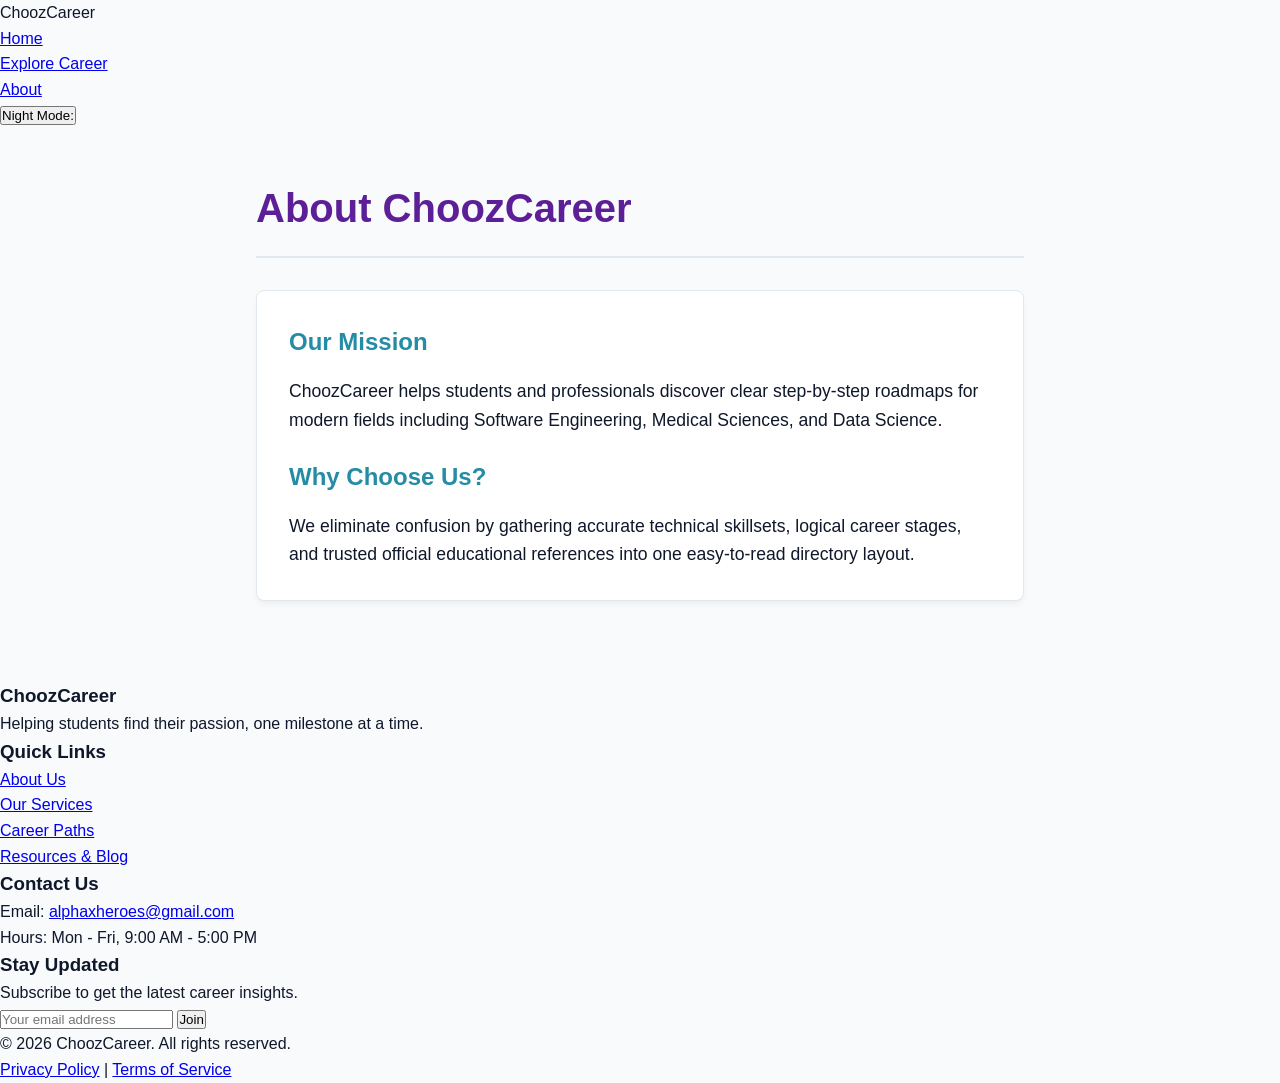
==== Pages/about.html @ 9ff568b5 "Initial Commit" ====
<!DOCTYPE html>
<html lang="en">

<head>
    <meta charset="UTF-8">
    <meta name="viewport" content="width=device-width, initial-scale=1.0">
    <title>ChoozCareer - About</title>
    <link rel="stylesheet" href="/ChoozCareer/Css/nav.css">
    <link rel="stylesheet" href="/ChoozCareer/Css/footer.css">
    <style>
        :root {
            --bg-color: #f8fafc;
            --text-color: #0f172a;
            --primary: #5d1f97;
            --accent: #248ca5;
            --card-bg: #ffffff;
            --border-color: #e2e8f0;
        }

        [data-theme="dark"] {
            --bg-color: #0f172a;
            --text-color: #f8fafc;
            --card-bg: #1e293b;
            --border-color: #334155;
            --accent: #0aee0a;
        }

        * {
            margin: 0;
            padding: 0;
            box-sizing: border-box;
            font-family: 'Segoe UI', Tahoma, Geneva, Verdana, sans-serif;
        }

        body {
            background-color: var(--bg-color);
            color: var(--text-color);
            line-height: 1.6;
            transition: background-color 0.3s ease, color 0.3s ease;
        }

        main {
            max-width: 800px;
            margin: 0 auto;
            padding: 3rem 1rem;
        }

        .about-header {
            border-bottom: 2px solid var(--border-color);
            padding-bottom: 1rem;
            margin-bottom: 2rem;
        }

        .about-header h1 {
            font-size: 2.5rem;
            color: var(--primary);
        }

        .about-content {
            background: var(--card-bg);
            border: 1px solid var(--border-color);
            padding: 2rem;
            border-radius: 8px;
            box-shadow: 0 4px 6px -1px rgba(0, 0, 0, 0.05);
            margin-bottom: 2rem;
            transition: background-color 0.3s ease, border-color 0.3s ease;
        }

        .about-content h2 {
            margin-bottom: 1rem;
            color: var(--accent);
            font-size: 1.5rem;
            transition: color 0.3s ease;
        }

        .about-content p {
            margin-bottom: 1.5rem;
            font-size: 1.1rem;
        }

        .about-content p:last-child {
            margin-bottom: 0;
        }

        .footer {
            text-align: center;
            padding: 2rem;
            color: #94a3b8;
            font-size: 0.9rem;
            border-top: 1px solid var(--border-color);
            margin-top: 4rem;
        }

        [data-theme="dark"] .theme-switch {
            background: var(--accent);
            border-color: var(--accent);
            color: #000000;
        }

        [data-theme="dark"] .theme-switch:hover {
            box-shadow: 0 4px 12px rgba(10, 238, 10, 0.3);
        }

        [data-theme="dark"] .switch-track {
            background-color: #2ecc71;
        }

        [data-theme="dark"] .switch-track::after {
            content: 'ON';
            color: #ffffff;
            left: 8px;
            right: unset;
        }

        [data-theme="dark"] .switch-knob {
            transform: translateX(26px);
        }
    </style>
</head>

<body>
    <header class="header">
        <div class="name">Chooz<span class="career">Career</span></div>
        <nav>
            <ul>
                <li><a href="/ChoozCareer/index.html">Home</a></li>
                <li><a href="explore.html">Explore Career</a></li>
                <li><a href="about.html">About</a></li>
                <li class="theme-toggle-item">
                    <button class="theme-switch" id="globalThemeBtn" onclick="toggleTheme()"
                        aria-label="Toggle Night Mode">
                        <span class="switch-label">Night Mode:</span>
                        <div class="switch-track">
                            <div class="switch-knob"></div>
                        </div>
                    </button>
                </li>
            </ul>
        </nav>
    </header>


    <main>
        <div class="about-header">
            <h1>About ChoozCareer</h1>
        </div>

        <div class="about-content">
            <h2>Our Mission</h2>
            <p>ChoozCareer helps students and professionals discover clear step-by-step roadmaps for modern fields
                including Software Engineering, Medical Sciences, and Data Science.</p>

            <h2>Why Choose Us?</h2>
            <p>We eliminate confusion by gathering accurate technical skillsets, logical career stages, and trusted
                official educational references into one easy-to-read directory layout.</p>
        </div>
    </main>

    <footer class="main-footer">
        <div class="footer-container">
            <div class="footer-section footer-brand">
                <h3>ChoozCareer</h3>
                <p>Helping students find their passion, one milestone at a time.</p>
            </div>

            <div class="footer-section footer-links">
                <h3>Quick Links</h3>
                <ul>
                    <li><a href="#about">About Us</a></li>
                    <li><a href="#services">Our Services</a></li>
                    <li><a href="#careers">Career Paths</a></li>
                    <li><a href="#blog">Resources & Blog</a></li>
                </ul>
            </div>

            <div class="footer-section contact-info" id="contact-info">
                <h3>Contact Us</h3>
                <p>Email: <a href="mailto:alphaxheroes@gmail.com">alphaxheroes@gmail.com</a></p>
                <p>Hours: Mon - Fri, 9:00 AM - 5:00 PM</p>
            </div>

            <div class="footer-section footer-newsletter">
                <h3>Stay Updated</h3>
                <p>Subscribe to get the latest career insights.</p>
                <form class="newsletter-form">
                    <input type="email" placeholder="Your email address" required>
                    <button type="submit">Join</button>
                </form>
            </div>
        </div>

        <div class="footer-bottom">
            <p>&copy; 2026 ChoozCareer. All rights reserved.</p>
            <div class="footer-legal">
                <a href="#privacy">Privacy Policy</a> |
                <a href="#terms">Terms of Service</a>
            </div>
        </div>
    </footer>


    <script src="/ChoozCareer/Js/script.js">
        function toggleTheme() {
            const currentTheme = document.documentElement.getAttribute('data-theme');
            const targetTheme = currentTheme === 'dark' ? 'light' : 'dark';
            document.documentElement.setAttribute('data-theme', targetTheme);
            localStorage.setItem('theme', targetTheme);
        }
        const savedTheme = localStorage.getItem('theme') || 'light';
        document.documentElement.setAttribute('data-theme', savedTheme);
    </script>
</body>

</html>
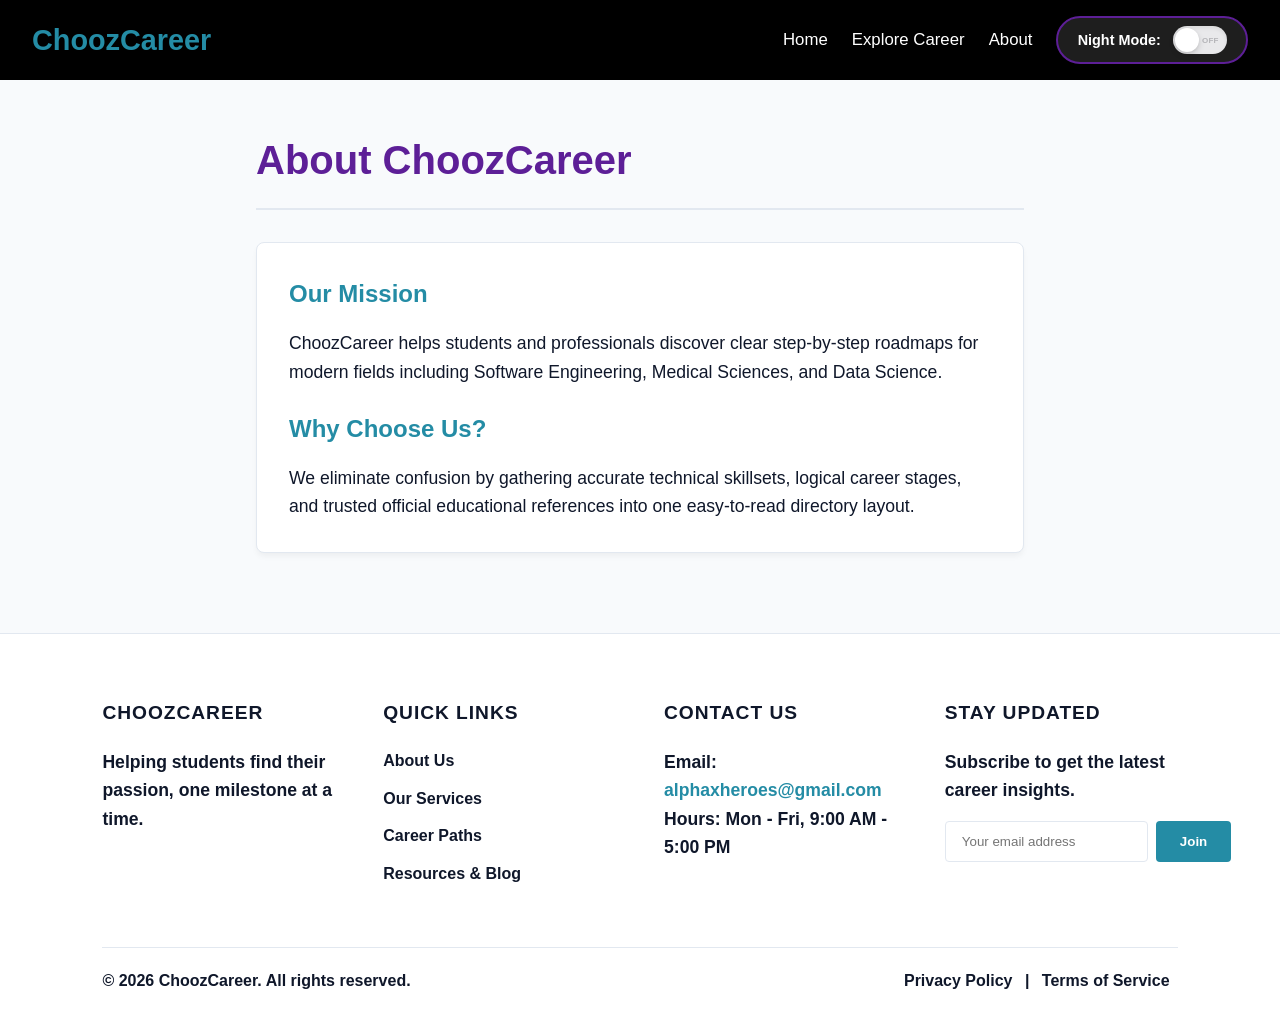
==== commit 5786e4ab: "third commit" ====
--- a/Pages/about.html
+++ b/Pages/about.html
@@ -5,8 +5,8 @@
     <meta charset="UTF-8">
     <meta name="viewport" content="width=device-width, initial-scale=1.0">
     <title>ChoozCareer - About</title>
-    <link rel="stylesheet" href="/ChoozCareer/Css/nav.css">
-    <link rel="stylesheet" href="/ChoozCareer/Css/footer.css">
+    <link rel="stylesheet" href="/Css/nav.css">
+    <link rel="stylesheet" href="/Css/footer.css">
     <style>
         :root {
             --bg-color: #f8fafc;
@@ -123,7 +123,7 @@
         <div class="name">Chooz<span class="career">Career</span></div>
         <nav>
             <ul>
-                <li><a href="/ChoozCareer/index.html">Home</a></li>
+                <li><a href="/index.html">Home</a></li>
                 <li><a href="explore.html">Explore Career</a></li>
                 <li><a href="about.html">About</a></li>
                 <li class="theme-toggle-item">
@@ -199,7 +199,7 @@
     </footer>
 
 
-    <script src="/ChoozCareer/Js/script.js">
+    <script src="/Js/script.js">
         function toggleTheme() {
             const currentTheme = document.documentElement.getAttribute('data-theme');
             const targetTheme = currentTheme === 'dark' ? 'light' : 'dark';
--- a/Css/nav.css
+++ b/Css/nav.css
@@ -0,0 +1,157 @@
+.header {
+    background-color: #000000;
+    color: var(--accent);
+    padding: 0 2rem;
+    height: 80px;
+    display: flex;
+    justify-content: space-between;
+    align-items: center;
+    position: sticky;
+    top: 0;
+    z-index: 1000;
+}
+
+.name {
+    font-size: 1.8rem;
+    font-weight: 700;
+}
+
+.career {
+    color: var(--accent);
+}
+
+nav ul {
+    display: flex;
+    align-items: center;
+    gap: 1.5rem;
+    list-style: none;
+}
+
+header a {
+    font-size: 1.05rem;
+    text-decoration: none;
+    color: #ffffff;
+    font-weight: 500;
+}
+
+header a:hover {
+    color: var(--primary-hover);
+    text-decoration: underline;
+}
+
+.night-mode {
+    background: transparent;
+    border: 2px solid var(--accent);
+    color: #ffffff;
+    padding: 0.4rem 1rem;
+    border-radius: 20px;
+    cursor: pointer;
+    font-weight: 600;
+}
+
+.night-mode:hover {
+    background: var(--accent);
+    color: #000;
+}
+
+.theme-toggle-item {
+    list-style: none;
+    display: inline-block;
+    font-family: 'Segoe UI', Tahoma, Geneva, Verdana, sans-serif;
+}
+
+.theme-switch {
+    background: #1e1e1e;
+    border: 2px solid var(--primary, #5d1f97);
+    color: #ffffff;
+    padding: 0.5rem 1.2rem;
+    border-radius: 24px;
+    cursor: pointer;
+    font-size: 0.9rem;
+    font-weight: 600;
+    display: inline-flex;
+    align-items: center;
+    gap: 12px;
+    transition: all 0.3s cubic-bezier(0.4, 0, 0.2, 1);
+    outline: none;
+}
+
+.theme-switch:hover {
+    transform: translateY(-1px);
+    box-shadow: 0 4px 12px rgba(93, 31, 151, 0.2);
+}
+
+.switch-label {
+    user-select: none;
+}
+
+.switch-track {
+    position: relative;
+    width: 54px;
+    height: 28px;
+    background-color: #e9e9eb;
+    border-radius: 14px;
+    transition: background-color 0.3s cubic-bezier(0.4, 0, 0.2, 1);
+    box-shadow: inset 0 2px 4px rgba(0, 0, 0, 0.08);
+    display: inline-block;
+    vertical-align: middle;
+}
+
+
+.switch-track::after {
+    content: 'OFF';
+    position: absolute;
+    right: 8px;
+    top: 50%;
+    transform: translateY(-50%);
+    font-size: 8px;
+    font-weight: 800;
+    color: #b5b5b9;
+    letter-spacing: 0.3px;
+}
+
+.switch-knob {
+    position: absolute;
+    top: 2px;
+    left: 2px;
+    width: 24px;
+    height: 24px;
+    background-color: #ffffff;
+    border-radius: 50%;
+    box-shadow: 0 3px 6px rgba(0, 0, 0, 0.15), 0 1px 3px rgba(0, 0, 0, 0.06);
+    transition: transform 0.3s cubic-bezier(0.25, 1, 0.5, 1);
+    z-index: 2;
+}
+
+[data-theme="dark"] {
+    --bg-color: #0f172a;
+    --text-color: #f8fafc;
+    --card-bg: #1e293b;
+    --border-color: #334155;
+    --accent: #0aee0a;
+}
+
+[data-theme="dark"] .theme-switch {
+    background: var(--accent, #248ca5);
+    border-color: var(--accent, #248ca5);
+    color: #000000;
+}
+
+[data-theme="dark"] .theme-switch:hover {
+    box-shadow: 0 4px 12px rgba(36, 140, 165, 0.3);
+}
+
+[data-theme="dark"] .switch-track {
+    background-color: #2ecc71;
+}
+
+[data-theme="dark"] .switch-track::after {
+    content: 'ON';
+    color: #ffffff;
+    left: 8px;
+    right: unset;
+}
+
+[data-theme="dark"] .switch-knob {
+    transform: translateX(26px);
+}
--- a/Css/footer.css
+++ b/Css/footer.css
@@ -0,0 +1,135 @@
+.main-footer {
+    border-top: 1px solid var(--border-color);
+    padding: 4rem 8% 2rem 8%;
+    background-color: var(--card-bg);
+    backdrop-filter: var(--glass-blur);
+    -webkit-backdrop-filter: var(--glass-blur);
+    animation: luxuryFadeIn 0.8s ease-out forwards;
+}
+
+.footer-container {
+    display: flex;
+    flex-wrap: wrap;
+    justify-content: space-between;
+    gap: 3rem;
+    padding-bottom: 3rem;
+}
+
+.footer-section {
+    flex: 1;
+    min-width: 220px;
+}
+
+.footer-section h3 {
+    font-size: 1.2rem;
+    font-weight: 800;
+    text-transform: uppercase;
+    letter-spacing: 0.05em;
+    margin-bottom: 1.2rem;
+    color: var(--text-color, #fff);
+}
+
+.footer-section p, 
+.footer-section .footer-brand {
+    font-size: 1.1rem;
+    font-weight: 600;
+    color: var(--text-muted);
+    line-height: 1.6;
+}
+
+.footer-section a {
+    color: var(--accent);
+    text-decoration: none;
+    font-weight: 700;
+    transition: color 0.3s ease, border-bottom 0.3s ease;
+}
+
+.footer-section a:hover {
+    text-decoration: underline;
+}
+
+.footer-links ul {
+    list-style: none;
+    padding: 0;
+    margin: 0;
+}
+
+.footer-links li {
+    margin-bottom: 0.75rem;
+}
+
+.footer-links a {
+    color: var(--text-muted);
+    font-weight: 600;
+}
+
+.footer-links a:hover {
+    color: var(--accent);
+    text-decoration: none;
+}
+
+.newsletter-form {
+    display: flex;
+    gap: 0.5rem;
+    margin-top: 1rem;
+}
+
+.newsletter-form input[type="email"] {
+    flex: 1;
+    padding: 0.75rem 1rem;
+    border: 1px solid var(--border-color);
+    background: rgba(255, 255, 255, 0.05);
+    border-radius: 4px;
+    color: #fff;
+    font-family: inherit;
+}
+
+.newsletter-form button {
+    padding: 0.75rem 1.5rem;
+    background-color: var(--accent);
+    border: none;
+    color: #fff;
+    font-weight: 700;
+    border-radius: 4px;
+    cursor: pointer;
+    transition: opacity 0.2s ease;
+}
+
+.newsletter-form button:hover {
+    opacity: 0.9;
+}
+
+.footer-bottom {
+    display: flex;
+    justify-content: space-between;
+    align-items: center;
+    flex-wrap: wrap;
+    gap: 1rem;
+    border-top: 1px solid var(--border-color);
+    padding-top: 20px;
+    font-size: 1rem;
+    font-weight: 700;
+    color: var(--text-muted);
+}
+
+.footer-legal a {
+    color: var(--text-muted);
+    font-weight: 600;
+    text-decoration: none;
+    margin: 0 0.5rem;
+}
+
+.footer-legal a:hover {
+    color: var(--accent);
+}
+
+@keyframes luxuryFadeIn {
+    from { 
+        opacity: 0; 
+        transform: translateY(15px) scale(0.99); 
+    }
+    to { 
+        opacity: 1; 
+        transform: translateY(0) scale(1); 
+    }
+}
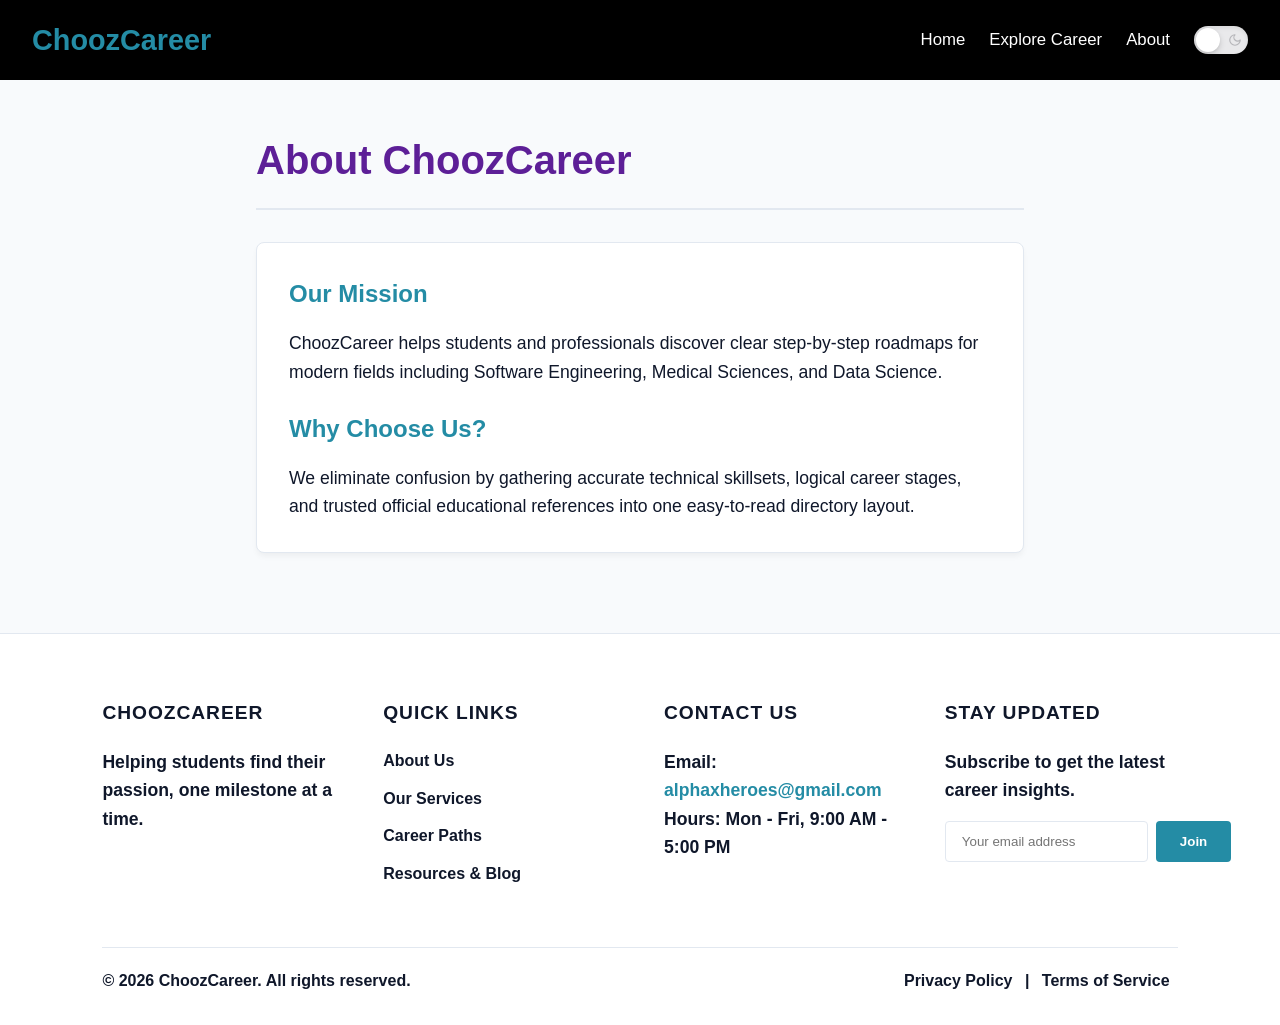
==== commit 9d4c66ec: "last commit" ====
--- a/Pages/about.html
+++ b/Pages/about.html
@@ -90,47 +90,31 @@
             border-top: 1px solid var(--border-color);
             margin-top: 4rem;
         }
-
-        [data-theme="dark"] .theme-switch {
-            background: var(--accent);
-            border-color: var(--accent);
-            color: #000000;
-        }
-
-        [data-theme="dark"] .theme-switch:hover {
-            box-shadow: 0 4px 12px rgba(10, 238, 10, 0.3);
-        }
-
-        [data-theme="dark"] .switch-track {
-            background-color: #2ecc71;
-        }
-
-        [data-theme="dark"] .switch-track::after {
-            content: 'ON';
-            color: #ffffff;
-            left: 8px;
-            right: unset;
-        }
-
-        [data-theme="dark"] .switch-knob {
-            transform: translateX(26px);
-        }
     </style>
 </head>
-
 <body>
     <header class="header">
         <div class="name">Chooz<span class="career">Career</span></div>
         <nav>
             <ul>
-                <li><a href="/index.html">Home</a></li>
-                <li><a href="explore.html">Explore Career</a></li>
-                <li><a href="about.html">About</a></li>
+                <li><a href="../index.html">Home</a></li>
+                <li><a href="/Pages/explore.html">Explore Career</a></li>
+                <li><a href="/Pages/about.html">About</a></li>
                 <li class="theme-toggle-item">
                     <button class="theme-switch" id="globalThemeBtn" onclick="toggleTheme()"
-                        aria-label="Toggle Night Mode">
-                        <span class="switch-label">Night Mode:</span>
+                        aria-label="Toggle dark and light mode">
                         <div class="switch-track">
+                            <svg class="icon icon-sun" xmlns="http://w3.org" viewBox="0 0 24 24" fill="none"
+                                stroke="currentColor" stroke-width="2" stroke-linecap="round" stroke-linejoin="round">
+                                <circle cx="12" cy="12" r="4"></circle>
+                                <path
+                                    d="M12 2v2M12 20v2M4.93 4.93l1.41 1.41M17.66 17.66l1.41 1.41M2 12h2M20 12h2M6.34 17.66l-1.41 1.41M19.07 4.93l-1.41 1.41">
+                                </path>
+                            </svg>
+                            <svg class="icon icon-moon" xmlns="http://w3.org" viewBox="0 0 24 24" fill="none"
+                                stroke="currentColor" stroke-width="2" stroke-linecap="round" stroke-linejoin="round">
+                                <path d="M12 3a6 6 0 0 0 9 9 9 9 0 1 1-9-9Z"></path>
+                            </svg>
                             <div class="switch-knob"></div>
                         </div>
                     </button>
--- a/Css/nav.css
+++ b/Css/nav.css
@@ -61,28 +61,18 @@
 }
 
 .theme-switch {
-    background: #1e1e1e;
-    border: 2px solid var(--primary, #5d1f97);
-    color: #ffffff;
-    padding: 0.5rem 1.2rem;
-    border-radius: 24px;
+    background: transparent;
+    border: none;
+    padding: 0;
     cursor: pointer;
-    font-size: 0.9rem;
-    font-weight: 600;
     display: inline-flex;
     align-items: center;
-    gap: 12px;
+    outline: none;
     transition: all 0.3s cubic-bezier(0.4, 0, 0.2, 1);
-    outline: none;
 }
 
 .theme-switch:hover {
     transform: translateY(-1px);
-    box-shadow: 0 4px 12px rgba(93, 31, 151, 0.2);
-}
-
-.switch-label {
-    user-select: none;
 }
 
 .switch-track {
@@ -93,21 +83,26 @@
     border-radius: 14px;
     transition: background-color 0.3s cubic-bezier(0.4, 0, 0.2, 1);
     box-shadow: inset 0 2px 4px rgba(0, 0, 0, 0.08);
-    display: inline-block;
-    vertical-align: middle;
+    display: flex;
+    align-items: center;
+    justify-content: space-between;
+    padding: 0 6px;
 }
 
+.switch-track .icon {
+    width: 14px;
+    height: 14px;
+    z-index: 1;
+    pointer-events: none;
+    transition: color 0.3s ease;
+}
 
-.switch-track::after {
-    content: 'OFF';
-    position: absolute;
-    right: 8px;
-    top: 50%;
-    transform: translateY(-50%);
-    font-size: 8px;
-    font-weight: 800;
+.icon-sun {
+    color: #ffb703;
+}
+
+.icon-moon {
     color: #b5b5b9;
-    letter-spacing: 0.3px;
 }
 
 .switch-knob {
@@ -131,25 +126,16 @@
     --accent: #0aee0a;
 }
 
-[data-theme="dark"] .theme-switch {
-    background: var(--accent, #248ca5);
-    border-color: var(--accent, #248ca5);
-    color: #000000;
+[data-theme="dark"] .switch-track {
+    background-color: #2c3e50;
 }
 
-[data-theme="dark"] .theme-switch:hover {
-    box-shadow: 0 4px 12px rgba(36, 140, 165, 0.3);
+[data-theme="dark"] .icon-sun {
+    color: #64748b;
 }
 
-[data-theme="dark"] .switch-track {
-    background-color: #2ecc71;
-}
-
-[data-theme="dark"] .switch-track::after {
-    content: 'ON';
-    color: #ffffff;
-    left: 8px;
-    right: unset;
+[data-theme="dark"] .icon-moon {
+    color: #f1c40f;
 }
 
 [data-theme="dark"] .switch-knob {
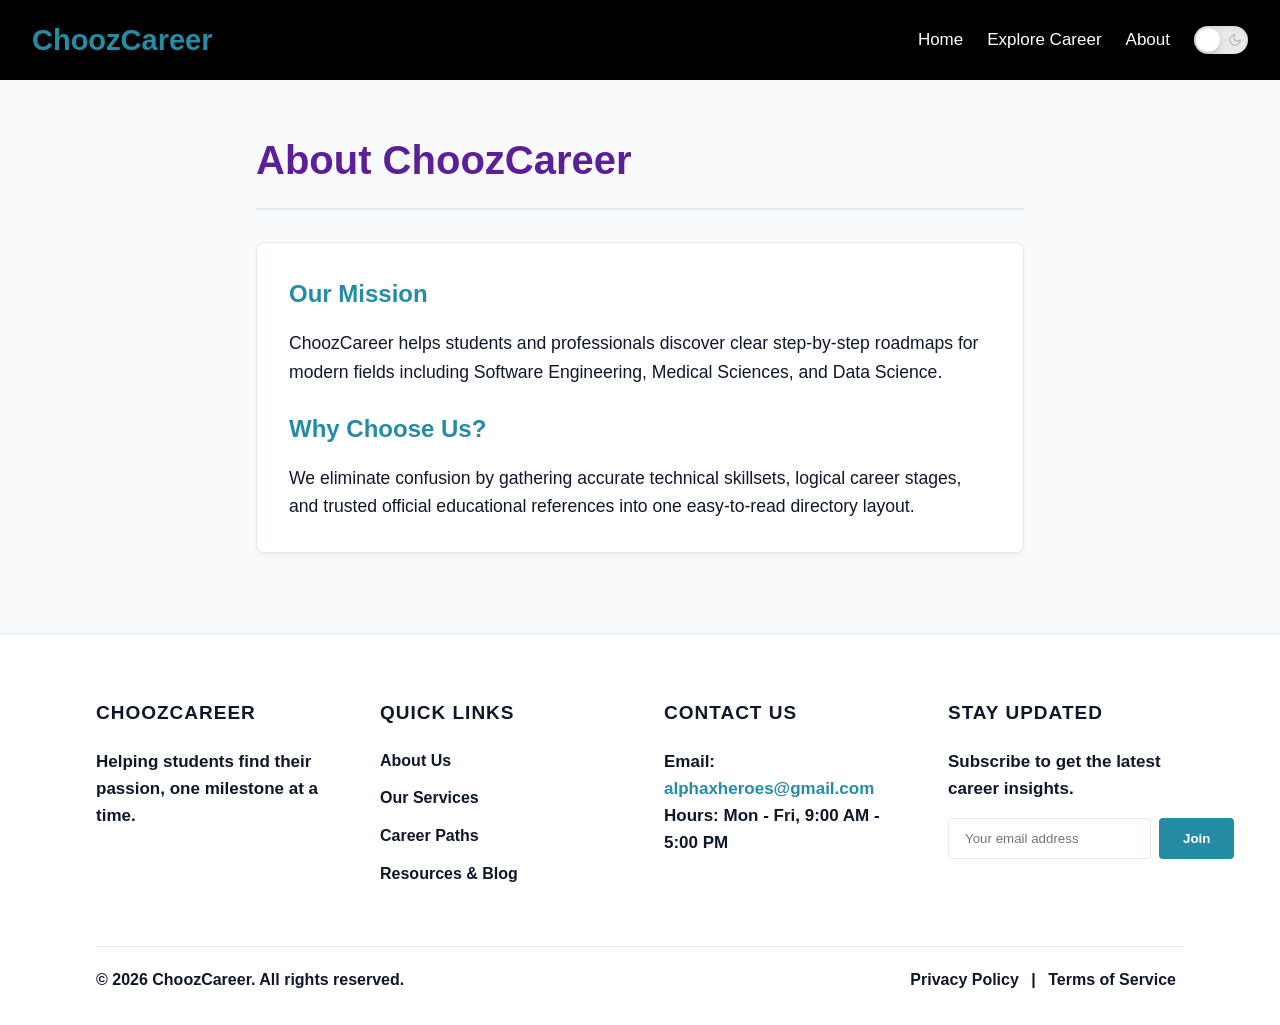
==== commit 1136504b: "last commit" ====
--- a/Pages/about.html
+++ b/Pages/about.html
@@ -168,7 +168,7 @@
                 <p>Subscribe to get the latest career insights.</p>
                 <form class="newsletter-form">
                     <input type="email" placeholder="Your email address" required>
-                    <button type="submit">Join</button>
+                    <button type="submit" onclick="notify_me()">Join</button>
                 </form>
             </div>
         </div>
--- a/Css/nav.css
+++ b/Css/nav.css
@@ -1,18 +1,18 @@
 .header {
     background-color: #000000;
     color: var(--accent);
-    padding: 0 2rem;
+    padding: 0px 32px;
     height: 80px;
     display: flex;
     justify-content: space-between;
     align-items: center;
     position: sticky;
-    top: 0;
+    top: 0px;
     z-index: 1000;
 }
 
 .name {
-    font-size: 1.8rem;
+    font-size: 29px;
     font-weight: 700;
 }
 
@@ -23,12 +23,12 @@
 nav ul {
     display: flex;
     align-items: center;
-    gap: 1.5rem;
+    gap: 24px;
     list-style: none;
 }
 
 header a {
-    font-size: 1.05rem;
+    font-size: 17px;
     text-decoration: none;
     color: #ffffff;
     font-weight: 500;
@@ -43,7 +43,7 @@
     background: transparent;
     border: 2px solid var(--accent);
     color: #ffffff;
-    padding: 0.4rem 1rem;
+    padding: 6px 16px;
     border-radius: 20px;
     cursor: pointer;
     font-weight: 600;
@@ -51,7 +51,7 @@
 
 .night-mode:hover {
     background: var(--accent);
-    color: #000;
+    color: #000000;
 }
 
 .theme-toggle-item {
@@ -63,7 +63,7 @@
 .theme-switch {
     background: transparent;
     border: none;
-    padding: 0;
+    padding: 0px;
     cursor: pointer;
     display: inline-flex;
     align-items: center;
@@ -82,11 +82,11 @@
     background-color: #e9e9eb;
     border-radius: 14px;
     transition: background-color 0.3s cubic-bezier(0.4, 0, 0.2, 1);
-    box-shadow: inset 0 2px 4px rgba(0, 0, 0, 0.08);
+    box-shadow: inset 0px 2px 4px rgba(0, 0, 0, 0.08);
     display: flex;
     align-items: center;
     justify-content: space-between;
-    padding: 0 6px;
+    padding: 0px 6px;
 }
 
 .switch-track .icon {
@@ -112,8 +112,8 @@
     width: 24px;
     height: 24px;
     background-color: #ffffff;
-    border-radius: 50%;
-    box-shadow: 0 3px 6px rgba(0, 0, 0, 0.15), 0 1px 3px rgba(0, 0, 0, 0.06);
+    border-radius: 12px;
+    box-shadow: 0px 3px 6px rgba(0, 0, 0, 0.15), 0px 1px 3px rgba(0, 0, 0, 0.06);
     transition: transform 0.3s cubic-bezier(0.25, 1, 0.5, 1);
     z-index: 2;
 }
@@ -140,4 +140,4 @@
 
 [data-theme="dark"] .switch-knob {
     transform: translateX(26px);
-}+}
--- a/Css/footer.css
+++ b/Css/footer.css
@@ -1,9 +1,8 @@
 .main-footer {
     border-top: 1px solid var(--border-color);
-    padding: 4rem 8% 2rem 8%;
+    padding: 64px 96px 32px 96px;
     background-color: var(--card-bg);
     backdrop-filter: var(--glass-blur);
-    -webkit-backdrop-filter: var(--glass-blur);
     animation: luxuryFadeIn 0.8s ease-out forwards;
 }
 
@@ -11,27 +10,27 @@
     display: flex;
     flex-wrap: wrap;
     justify-content: space-between;
-    gap: 3rem;
-    padding-bottom: 3rem;
+    gap: 48px;
+    padding-bottom: 48px;
 }
 
 .footer-section {
-    flex: 1;
+    flex: 1 1 220px;
     min-width: 220px;
 }
 
 .footer-section h3 {
-    font-size: 1.2rem;
+    font-size: 19px;
     font-weight: 800;
     text-transform: uppercase;
-    letter-spacing: 0.05em;
-    margin-bottom: 1.2rem;
-    color: var(--text-color, #fff);
+    letter-spacing: 1px;
+    margin-bottom: 19px;
+    color: var(--text-color, #ffffff);
 }
 
 .footer-section p, 
 .footer-section .footer-brand {
-    font-size: 1.1rem;
+    font-size: 17px;
     font-weight: 600;
     color: var(--text-muted);
     line-height: 1.6;
@@ -50,12 +49,12 @@
 
 .footer-links ul {
     list-style: none;
-    padding: 0;
-    margin: 0;
+    padding: 0px;
+    margin: 0px;
 }
 
 .footer-links li {
-    margin-bottom: 0.75rem;
+    margin-bottom: 12px;
 }
 
 .footer-links a {
@@ -70,25 +69,25 @@
 
 .newsletter-form {
     display: flex;
-    gap: 0.5rem;
-    margin-top: 1rem;
+    gap: 8px;
+    margin-top: 16px;
 }
 
 .newsletter-form input[type="email"] {
-    flex: 1;
-    padding: 0.75rem 1rem;
+    flex: 1 1 0px;
+    padding: 12px 16px;
     border: 1px solid var(--border-color);
     background: rgba(255, 255, 255, 0.05);
     border-radius: 4px;
-    color: #fff;
+    color: #ffffff;
     font-family: inherit;
 }
 
 .newsletter-form button {
-    padding: 0.75rem 1.5rem;
+    padding: 12px 24px;
     background-color: var(--accent);
     border: none;
-    color: #fff;
+    color: #ffffff;
     font-weight: 700;
     border-radius: 4px;
     cursor: pointer;
@@ -104,10 +103,10 @@
     justify-content: space-between;
     align-items: center;
     flex-wrap: wrap;
-    gap: 1rem;
+    gap: 16px;
     border-top: 1px solid var(--border-color);
     padding-top: 20px;
-    font-size: 1rem;
+    font-size: 16px;
     font-weight: 700;
     color: var(--text-muted);
 }
@@ -116,7 +115,7 @@
     color: var(--text-muted);
     font-weight: 600;
     text-decoration: none;
-    margin: 0 0.5rem;
+    margin: 0px 8px;
 }
 
 .footer-legal a:hover {
@@ -130,6 +129,6 @@
     }
     to { 
         opacity: 1; 
-        transform: translateY(0) scale(1); 
+        transform: translateY(0px) scale(1); 
     }
 }
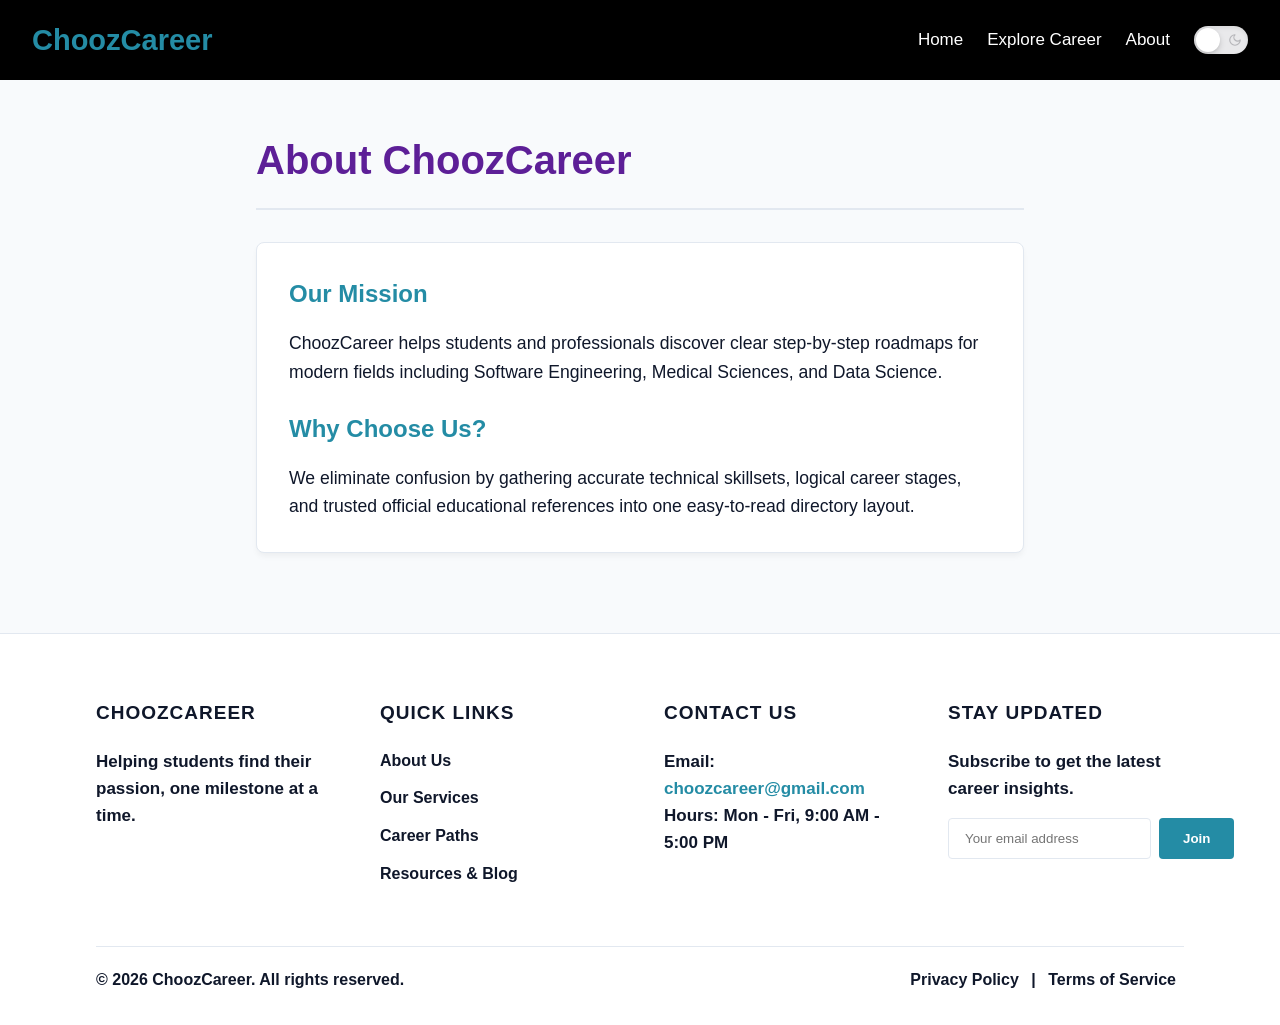
==== commit 10472c61: "last commit" ====
--- a/Pages/about.html
+++ b/Pages/about.html
@@ -150,7 +150,7 @@
             <div class="footer-section footer-links">
                 <h3>Quick Links</h3>
                 <ul>
-                    <li><a href="#about">About Us</a></li>
+                    <li><a href="/Pages/about.html">About Us</a></li>
                     <li><a href="#services">Our Services</a></li>
                     <li><a href="#careers">Career Paths</a></li>
                     <li><a href="#blog">Resources & Blog</a></li>
@@ -159,7 +159,7 @@
 
             <div class="footer-section contact-info" id="contact-info">
                 <h3>Contact Us</h3>
-                <p>Email: <a href="mailto:alphaxheroes@gmail.com">alphaxheroes@gmail.com</a></p>
+                <p>Email: <a href="mailto:choozcareer@gmail.com">choozcareer@gmail.com</a></p>
                 <p>Hours: Mon - Fri, 9:00 AM - 5:00 PM</p>
             </div>
 
